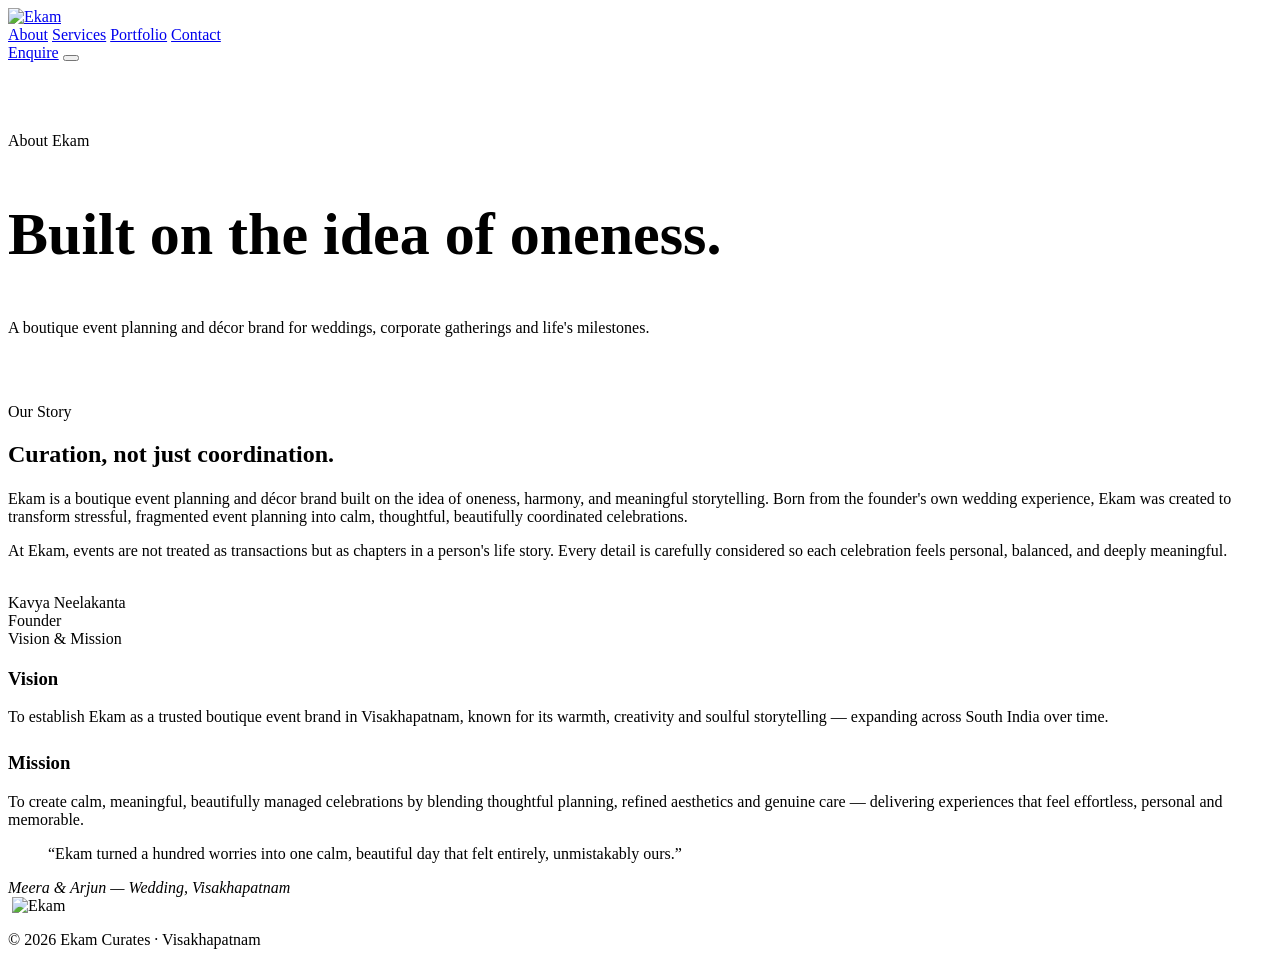
==== about.html @ 67e04a18 "Add files via upload" ====
<!DOCTYPE html>
<html lang="en">
<head>
<meta charset="UTF-8">
<meta name="viewport" content="width=device-width, initial-scale=1.0">
<title>About | Ekam</title>
<meta name="description" content="Ekam is a boutique event planning and décor brand built on the idea of oneness.">
<link rel="icon" href="favicon.ico" sizes="any">
<link rel="icon" href="images/favicon/favicon-32.png" type="image/png" sizes="32x32">
<link rel="icon" href="images/favicon/favicon-16.png" type="image/png" sizes="16x16">
<link rel="apple-touch-icon" href="images/favicon/apple-touch-icon.png">
<link rel="stylesheet" href="css/styles.css">
</head>
<body>

<header class="site-header">
  <div class="wrap">
    <a href="index.html" class="brand"><img src="images/brand/logo-wordmark.png" alt="Ekam"></a>
    <nav class="main-nav">
      <a href="about.html" class="active">About</a>
      <a href="services.html">Services</a>
      <a href="portfolio.html">Portfolio</a>
      <a href="contact.html">Contact</a>
    </nav>
    <a href="contact.html" class="btn ghost">Enquire</a>
    <button class="nav-toggle" id="nav-toggle" aria-label="Toggle menu"><span></span><span></span><span></span></button>
  </div>
</header>
<script src="js/main.js"></script>
<script src="js/settings.js"></script>

<section class="hero page-hero" style="padding:70px 0 50px;">
  <div class="hero-bg"></div>
  <div class="wrap hero-inner">
    <span class="eyebrow">About Ekam</span>
    <h1 style="font-size:clamp(36px,5vw,60px);">Built on the idea of oneness.</h1>
    <p class="lede" style="margin-top:18px;">A boutique event planning and décor brand for weddings, corporate gatherings and life's milestones.</p>
  </div>
</section>

<section>
  <div class="wrap about-grid">
    <div>
      <span class="eyebrow">Our Story</span>
      <h2 style="margin-top:20px;">Curation, not just coordination.</h2>
      <p class="lede" style="margin-top:22px; max-width:none;">Ekam is a boutique event planning and décor brand built on the idea of oneness, harmony, and meaningful storytelling. Born from the founder's own wedding experience, Ekam was created to transform stressful, fragmented event planning into calm, thoughtful, beautifully coordinated celebrations.</p>
      <p class="lede" style="margin-top:16px; max-width:none;">At Ekam, events are not treated as transactions but as chapters in a person's life story. Every detail is carefully considered so each celebration feels personal, balanced, and deeply meaningful.</p>
      <div class="founder-card">
        <img src="images/brand/icon-lotushand.png" alt="">
        <div>
          <div class="name">Kavya Neelakanta</div>
          <div class="role">Founder</div>
        </div>
      </div>
    </div>
    <div>
      <span class="eyebrow">Vision &amp; Mission</span>
      <h3 style="margin-top:20px; color:var(--brown);">Vision</h3>
      <p class="lede" style="margin-top:10px; max-width:none;">To establish Ekam as a trusted boutique event brand in Visakhapatnam, known for its warmth, creativity and soulful storytelling — expanding across South India over time.</p>
      <h3 style="margin-top:26px; color:var(--brown);">Mission</h3>
      <p class="lede" style="margin-top:10px; max-width:none;">To create calm, meaningful, beautifully managed celebrations by blending thoughtful planning, refined aesthetics and genuine care — delivering experiences that feel effortless, personal and memorable.</p>
    </div>
  </div>
</section>

<section class="testimonial">
  <div class="wrap">
    <blockquote>&ldquo;<span data-setting="testimonial_quote">Ekam turned a hundred worries into one calm, beautiful day that felt entirely, unmistakably ours.</span>&rdquo;</blockquote>
    <cite data-setting="testimonial_author">Meera &amp; Arjun — Wedding, Visakhapatnam</cite>
  </div>
</section>

<footer class="site-footer">
  <div class="footer-pattern"></div>
  <div class="footer-inner">
    <img class="bow" src="images/brand/icon-bow.png" alt="">
    <img class="wordmark" src="images/brand/logo-wordmark.png" alt="Ekam">
    <p>&copy; 2026 Ekam Curates · Visakhapatnam</p>
  </div>
</footer>

</body>
</html>
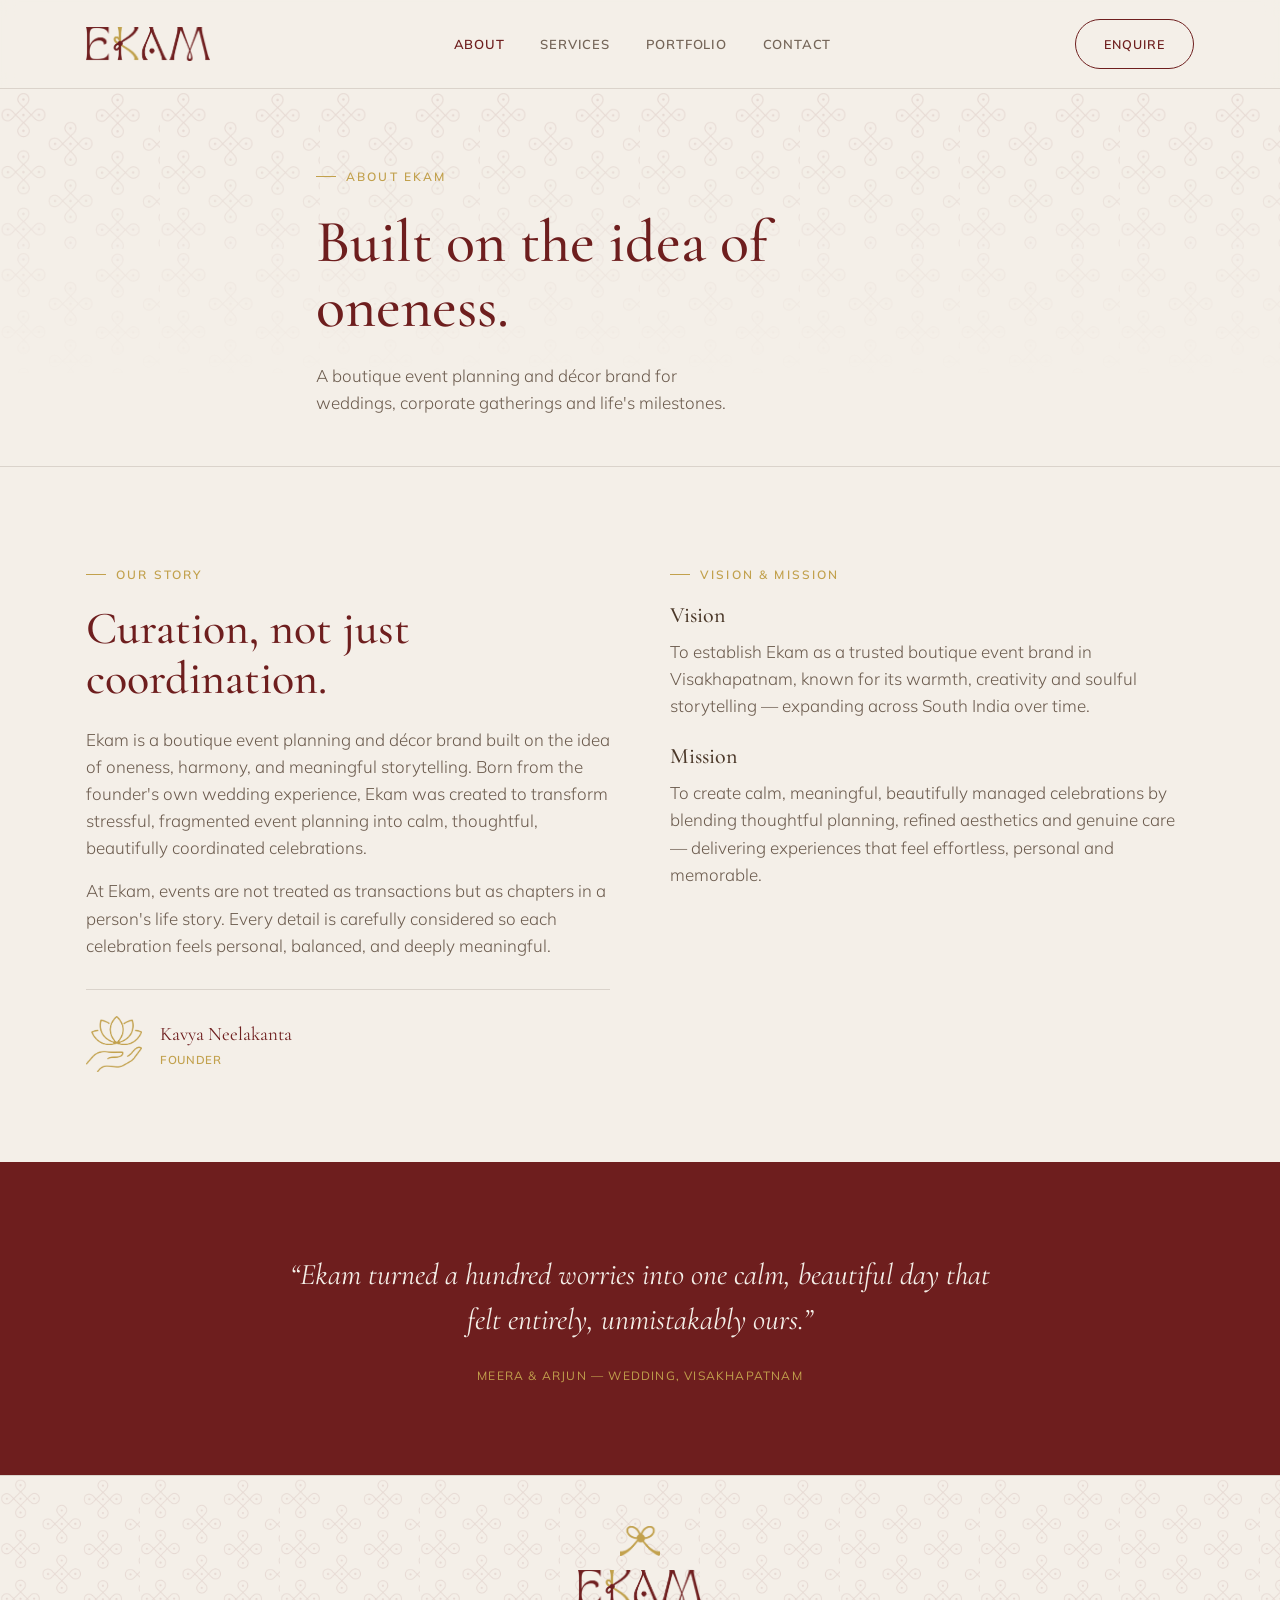
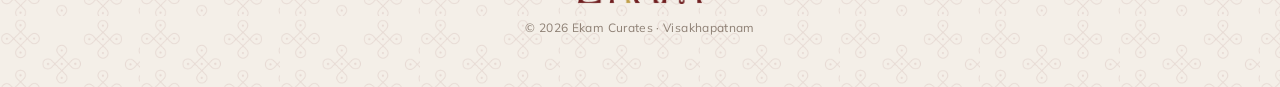
==== commit da67111c: "Add versioning to CSS and JS file links Updated stylesheet and script links to include versioning." ====
--- a/about.html
+++ b/about.html
@@ -9,7 +9,7 @@
 <link rel="icon" href="images/favicon/favicon-32.png" type="image/png" sizes="32x32">
 <link rel="icon" href="images/favicon/favicon-16.png" type="image/png" sizes="16x16">
 <link rel="apple-touch-icon" href="images/favicon/apple-touch-icon.png">
-<link rel="stylesheet" href="css/styles.css">
+<link rel="stylesheet" href="css/styles.css?v=4">
 </head>
 <body>
 
@@ -26,8 +26,10 @@
     <button class="nav-toggle" id="nav-toggle" aria-label="Toggle menu"><span></span><span></span><span></span></button>
   </div>
 </header>
-<script src="js/main.js"></script>
-<script src="js/settings.js"></script>
+<script src="js/main.js?v=4"></script>
+<script src="js/settings.js?v=4"></script>
+
+<main id="page-wrapper" class="page-content-wrapper slide-in-left">
 
 <section class="hero page-hero" style="padding:70px 0 50px;">
   <div class="hero-bg"></div>
@@ -79,5 +81,7 @@
   </div>
 </footer>
 
+</main>
+
 </body>
 </html>
--- a/css/styles.css
+++ b/css/styles.css
@@ -0,0 +1,227 @@
+@import url('https://fonts.googleapis.com/css2?family=Cormorant+Garamond:ital,wght@0,400;0,500;0,600;1,500;1,600&family=Mulish:wght@300;400;500;600&display=swap');
+
+:root{
+  --maroon:#6e1e1e; --gulabi:#d76c6b; --gold:#c2a14d; --sand:#d6c3a3; --ivory:#f4efe8; --brown:#4a3728;
+  --line: rgba(74,55,40,0.15);
+  --font-display:'Cormorant Garamond', serif; /* placeholder for licensed "Begum" */
+  --font-body:'Mulish', sans-serif;
+  --stamp: polygon(98.00% 50.00%, 100.18% 52.82%, 100.88% 55.73%, 99.55% 58.42%, 96.80% 60.68%, 93.95% 62.66%, 92.29% 64.80%, 92.26% 67.50%, 93.25% 70.83%, 93.99% 74.31%, 93.35% 77.24%, 90.99% 79.09%, 87.53% 79.93%, 84.10% 80.48%, 81.68% 81.68%, 80.48% 84.10%, 79.93% 87.53%, 79.09% 90.99%, 77.24% 93.35%, 74.31% 93.99%, 70.83% 93.25%, 67.50% 92.26%, 64.80% 92.29%, 62.66% 93.95%, 60.68% 96.80%, 58.42% 99.55%, 55.73% 100.88%, 52.82% 100.18%, 50.00% 98.00%, 47.44% 95.67%, 44.98% 94.52%, 42.34% 95.09%, 39.32% 96.80%, 36.09% 98.30%, 33.09% 98.33%, 30.77% 96.44%, 29.17% 93.25%, 27.88% 90.03%, 26.16% 87.93%, 23.53% 87.30%, 20.07% 87.53%, 16.51% 87.48%, 13.80% 86.20%, 12.52% 83.49%, 12.47% 79.93%, 12.70% 76.47%, 12.07% 73.84%, 9.97% 72.12%, 6.75% 70.83%, 3.56% 69.23%, 1.67% 66.91%, 1.70% 63.91%, 3.20% 60.68%, 4.91% 57.66%, 5.48% 55.02%, 4.33% 52.56%, 2.00% 50.00%, -0.18% 47.18%, -0.88% 44.27%, 0.45% 41.58%, 3.20% 39.32%, 6.05% 37.34%, 7.71% 35.20%, 7.74% 32.50%, 6.75% 29.17%, 6.01% 25.69%, 6.65% 22.76%, 9.01% 20.91%, 12.47% 20.07%, 15.90% 19.52%, 18.32% 18.32%, 19.52% 15.90%, 20.07% 12.47%, 20.91% 9.01%, 22.76% 6.65%, 25.69% 6.01%, 29.17% 6.75%, 32.50% 7.74%, 35.20% 7.71%, 37.34% 6.05%, 39.32% 3.20%, 41.58% 0.45%, 44.27% -0.88%, 47.18% -0.18%, 50.00% 2.00%, 52.56% 4.33%, 55.02% 5.48%, 57.66% 4.91%, 60.68% 3.20%, 63.91% 1.70%, 66.91% 1.67%, 69.23% 3.56%, 70.83% 6.75%, 72.12% 9.97%, 73.84% 12.07%, 76.47% 12.70%, 79.93% 12.47%, 83.49% 12.52%, 86.20% 13.80%, 87.48% 16.51%, 87.53% 20.07%, 87.30% 23.53%, 87.93% 26.16%, 90.03% 27.88%, 93.25% 29.17%, 96.44% 30.77%, 98.33% 33.09%, 98.30% 36.09%, 96.80% 39.32%, 95.09% 42.34%, 94.52% 44.98%, 95.67% 47.44%);
+}
+*,*::before,*::after{ box-sizing:border-box; }
+html {
+  scroll-behavior: smooth;
+  overflow-x: hidden;
+}
+
+body {
+  margin: 0;
+  background: var(--ivory);
+  color: var(--brown);
+  font-family: var(--font-body);
+  line-height: 1.6;
+  -webkit-font-smoothing: antialiased;
+  overflow-x: hidden;
+}
+
+/* Page Transition Wrapper & Animations */
+.page-content-wrapper {
+  opacity: 1;
+  transform: translateX(0);
+  will-change: opacity, transform;
+}
+
+.page-content-wrapper.slide-out-right {
+  opacity: 0 !important;
+  transform: translateX(60px) !important;
+  transition: opacity 0.18s ease-in, transform 0.18s ease-in !important;
+}
+
+.page-content-wrapper.slide-in-left {
+  animation: pageSlideInLeft 0.38s cubic-bezier(0.16, 1, 0.3, 1) forwards !important;
+}
+
+@keyframes pageSlideInLeft {
+  0% {
+    opacity: 0;
+    transform: translateX(-70px);
+  }
+  100% {
+    opacity: 1;
+    transform: translateX(0);
+  }
+}
+
+@media (prefers-reduced-motion: reduce) {
+  .page-content-wrapper,
+  .page-content-wrapper.slide-in-left,
+  .page-content-wrapper.slide-out-right {
+    animation: none !important;
+    transition: none !important;
+    transform: none !important;
+    opacity: 1 !important;
+  }
+}
+img{ max-width:100%; display:block; }
+a{ color:inherit; text-decoration:none; }
+.wrap{ max-width:1180px; margin:0 auto; padding:0 36px; }
+h1,h2,h3{ font-family:var(--font-display); font-weight:500; margin:0; color:var(--maroon); line-height:1.08; }
+h1{ font-size:clamp(42px,6vw,80px); }
+h2{ font-size:clamp(30px,3.6vw,46px); }
+h3{ font-size:22px; }
+em{ font-style:italic; color:var(--gold); }
+p{ margin:0; }
+.lede{ font-size:17px; color:var(--brown); opacity:.8; max-width:44ch; font-weight:300; }
+.eyebrow{ font-weight:600; font-size:12px; letter-spacing:.18em; text-transform:uppercase; color:var(--gold); display:inline-flex; align-items:center; gap:10px; }
+.eyebrow::before{ content:''; width:20px; height:1px; background:var(--gold); }
+.stamp{ clip-path: var(--stamp); }
+
+/* header */
+.site-header{ position:sticky; top:0; z-index:50; background:rgba(244,239,232,.92); backdrop-filter:blur(8px); border-bottom:1px solid var(--line); }
+@media (max-width:860px){
+  /* backdrop-filter on an ancestor creates a new containing block for
+     position:fixed descendants, which breaks the full-screen mobile nav
+     overlay below — drop the filter on small screens */
+  .site-header{ backdrop-filter:none; background:var(--ivory); }
+}
+.site-header .wrap{ display:flex; align-items:center; justify-content:space-between; height:88px; }
+.brand img{ height:34px; width:auto; display:block; }
+.main-nav{ display:flex; gap:36px; }
+.main-nav a{ font-size:13px; letter-spacing:.06em; text-transform:uppercase; color:var(--brown); opacity:.75; font-weight:600; }
+.main-nav a:hover, .main-nav a.active{ opacity:1; color:var(--maroon); }
+.nav-toggle{ display:none; background:none; border:none; flex-direction:column; gap:5px; padding:8px; cursor:pointer; }
+.nav-toggle span{ width:22px; height:2px; background:var(--maroon); display:block; border-radius:2px; }
+@media (max-width:860px){
+  .site-header .wrap{ height:68px; }
+  .brand img{ height:28px; }
+  .main-nav{
+    position:fixed; inset:68px 0 0 0; background:var(--ivory);
+    flex-direction:column; align-items:flex-start; justify-content:flex-start;
+    padding:34px 32px; gap:26px; z-index:90;
+    transform:translateY(-8px); opacity:0; pointer-events:none;
+    transition:opacity .25s ease, transform .25s ease;
+  }
+  .main-nav.open{ opacity:1; transform:translateY(0); pointer-events:auto; }
+  .main-nav a{ font-size:16px; }
+  .nav-toggle{ display:flex; }
+}
+.btn{ display:inline-flex; align-items:center; gap:8px; padding:14px 28px; background:var(--maroon); color:var(--ivory); border-radius:999px; font-size:12.5px; letter-spacing:.08em; text-transform:uppercase; font-weight:600; transition:background .3s ease; border:none; cursor:pointer; }
+.btn:hover{ background:var(--brown); }
+.btn.ghost{ background:transparent; border:1px solid var(--maroon); color:var(--maroon); }
+.btn.ghost:hover{ background:var(--maroon); color:var(--ivory); }
+
+/* hero */
+.hero{ position:relative; padding:100px 0 90px; overflow:hidden; border-bottom:1px solid var(--line); }
+.hero-bg{ position:absolute; inset:0; opacity:.16; background-image:url('../images/brand/pattern-tile.png'); background-size:160px 160px; -webkit-mask-image:linear-gradient(180deg, rgba(0,0,0,0.9), transparent 78%); mask-image:linear-gradient(180deg, rgba(0,0,0,0.9), transparent 78%); }
+.page-hero .hero-bg{ opacity:.12; }
+.hero-inner{ position:relative; z-index:2; max-width:720px; }
+.hero .eyebrow{ margin-bottom:24px; }
+.hero h1{ margin-bottom:22px; }
+.hero-foot{ margin-top:40px; display:flex; gap:20px; flex-wrap:wrap; }
+.divider-icon{ display:flex; justify-content:center; padding:34px 0 0; }
+.divider-icon img{ height:34px; width:auto; opacity:.85; }
+
+/* sections */
+section{ padding:90px 0; }
+.section-head{ display:flex; justify-content:space-between; align-items:flex-end; gap:30px; margin-bottom:54px; border-bottom:1px solid var(--line); padding-bottom:30px; flex-wrap:wrap; }
+.section-head .lede{ margin-top:12px; }
+
+.grid-3{ display:grid; grid-template-columns:repeat(3,1fr); gap:1px; background:var(--line); border:1px solid var(--line); }
+.grid-3 > div{ background:var(--ivory); padding:38px 32px; }
+.grid-3 h3{ margin:16px 0 12px; }
+.grid-3 p{ font-size:14.5px; opacity:.8; }
+.grid-3 .num{ font-family:var(--font-display); font-size:15px; color:var(--gold); font-weight:600; }
+@media (max-width:860px){ .grid-3{ grid-template-columns:1fr; } }
+
+.chip-row{ display:flex; flex-wrap:wrap; gap:12px; margin-top:34px; }
+.chip{ font-size:12.5px; letter-spacing:.04em; padding:9px 18px; border:1px solid var(--sand); border-radius:999px; color:var(--brown); background:#fff; opacity:.85; }
+
+.stamps-row{ display:grid; grid-template-columns:repeat(5,1fr); gap:24px; }
+@media (max-width:900px){ .stamps-row{ grid-template-columns:repeat(2,1fr); } }
+.stamp-item{ text-align:center; }
+.stamp-item .stamp{ width:100px; height:100px; margin:0 auto 16px; background:var(--maroon); display:flex; align-items:center; justify-content:center; }
+.stamp-item:nth-child(2n) .stamp{ background:var(--gold); }
+.stamp-item svg{ width:38px; height:38px; stroke:var(--ivory); fill:none; stroke-width:1.4; }
+.stamp-item .label{ font-size:12px; letter-spacing:.05em; text-transform:uppercase; font-weight:600; color:var(--brown); }
+
+/* portfolio */
+.filters{ display:flex; gap:10px; flex-wrap:wrap; margin-bottom:44px; }
+.filter-btn{ font-size:12px; letter-spacing:.06em; text-transform:uppercase; padding:9px 18px; border:1px solid var(--line); border-radius:999px; background:transparent; color:var(--brown); opacity:.75; font-weight:600; }
+.filter-btn:hover{ border-color:var(--gold); opacity:1; }
+.filter-btn.active{ background:var(--maroon); border-color:var(--maroon); color:var(--ivory); opacity:1; }
+.catalog{ display:grid; grid-template-columns:repeat(4,1fr); gap:26px; }
+@media (max-width:980px){ .catalog{ grid-template-columns:repeat(2,1fr); } }
+@media (max-width:560px){ .catalog{ grid-template-columns:1fr; } }
+.plate{ text-align:center; }
+.plate.hide{ display:none; }
+.plate .art{ aspect-ratio:1/1.15; position:relative; overflow:hidden; clip-path: var(--stamp); background-size:cover; background-position:center; display:flex; align-items:flex-end; justify-content:center; text-align:center; padding:20px 16% 17%; }
+.plate .art::after{ content:''; position:absolute; inset:0; background:linear-gradient(180deg, transparent 45%, rgba(0,0,0,.45)); }
+.plate .tag{ position:relative; z-index:2; color:#fff; font-size:11px; letter-spacing:.08em; text-transform:uppercase; font-weight:600; }
+
+/* plain rectangle variant — toggled via admin Settings */
+.catalog-plain .plate .art{ clip-path:none; border-radius:14px; justify-content:flex-start; text-align:left; padding:16px 20px; }
+.catalog-plain .plate .count{ left:auto; right:16px; transform:none; top:14px; }
+.plate .title{ margin-top:16px; font-family:var(--font-display); font-size:19px; color:var(--brown); }
+.plate .meta{ font-size:11px; letter-spacing:.05em; text-transform:uppercase; color:var(--gold); margin-top:4px; font-weight:600; }
+
+/* about */
+.about-grid{ display:grid; grid-template-columns:1fr 1fr; gap:60px; align-items:start; }
+@media (max-width:860px){ .about-grid{ grid-template-columns:1fr; } }
+.founder-card{ display:flex; align-items:center; gap:18px; margin-top:30px; padding-top:26px; border-top:1px solid var(--line); }
+.founder-card img{ width:56px; height:56px; }
+.founder-card .name{ font-family:var(--font-display); font-size:19px; color:var(--maroon); }
+.founder-card .role{ font-size:11.5px; letter-spacing:.06em; text-transform:uppercase; color:var(--gold); font-weight:600; margin-top:2px; }
+
+/* testimonial */
+.testimonial{ text-align:center; background:var(--maroon); color:var(--ivory); }
+.testimonial blockquote{ margin:0 auto; max-width:720px; font-family:var(--font-display); font-style:italic; font-size:clamp(22px,2.6vw,30px); line-height:1.5; }
+.testimonial cite{ display:block; margin-top:24px; font-style:normal; font-size:12px; letter-spacing:.1em; text-transform:uppercase; color:var(--gold); }
+
+/* contact */
+.contact-grid{ display:grid; grid-template-columns:1.2fr 1fr; gap:60px; }
+@media (max-width:860px){ .contact-grid{ grid-template-columns:1fr; } }
+.info-list .item{ padding:18px 0; border-top:1px solid var(--line); }
+.info-list .item:last-child{ border-bottom:1px solid var(--line); }
+.info-list .label{ font-size:11px; text-transform:uppercase; letter-spacing:.08em; color:var(--gold); font-weight:600; margin-bottom:6px; }
+.info-list .value{ font-family:var(--font-display); font-size:19px; color:var(--maroon); }
+.field{ margin-bottom:22px; }
+.field label{ display:block; font-size:11.5px; letter-spacing:.06em; text-transform:uppercase; color:var(--brown); opacity:.7; margin-bottom:8px; font-weight:600; }
+.field input, .field textarea, .field select{ width:100%; border:none; border-bottom:1px solid var(--sand); background:transparent; padding:10px 2px; font-family:var(--font-body); font-size:15px; color:var(--brown); outline:none; }
+.field input:focus, .field textarea:focus{ border-color:var(--gold); }
+
+/* footer */
+.site-footer{ position:relative; overflow:hidden; padding:50px 0; border-top:1px solid var(--line); text-align:center; }
+.footer-pattern{ position:absolute; inset:0; opacity:.10; background-image:url('../images/brand/pattern-tile.png'); background-size:140px 140px; }
+.footer-inner{ position:relative; z-index:2; }
+.footer-inner img.bow{ height:30px; width:auto; margin:0 auto 14px; }
+.footer-inner img.wordmark{ height:34px; margin:0 auto; }
+.footer-inner p{ font-size:12px; opacity:.6; margin-top:14px; letter-spacing:.03em; }
+
+.note-box{ background:#fff; border:1px dashed var(--sand); padding:18px 22px; border-radius:8px; font-size:13.5px; color:var(--brown); opacity:.85; margin-top:20px; }
+
+/* ===== gallery count badge ===== */
+.plate{ position:relative; }
+.plate .count{ position:absolute; top:16px; left:50%; transform:translateX(-50%); z-index:3; background:rgba(0,0,0,.55); color:#fff; font-size:10.5px; padding:3px 10px; border-radius:20px; font-weight:600; white-space:nowrap; }
+
+/* ===== lightbox ===== */
+#lightbox{ display:none; position:fixed; inset:0; background:rgba(30,20,15,.96); z-index:200; flex-direction:column; }
+#lightbox.open{ display:flex; }
+.lb-top{ display:flex; justify-content:space-between; align-items:center; padding:20px 28px; color:var(--ivory); }
+.lb-top .lb-title{ font-family:var(--font-display); font-size:20px; }
+.lb-top .lb-title span{ color:var(--gold); font-family:var(--font-body); font-size:12px; text-transform:uppercase; letter-spacing:.06em; display:block; margin-top:2px; }
+.lb-close{ background:none; border:1px solid rgba(244,239,232,.4); color:var(--ivory); width:36px; height:36px; border-radius:50%; cursor:pointer; font-size:16px; }
+.lb-close:hover{ background:rgba(244,239,232,.15); }
+.lb-main{ flex:1; display:flex; align-items:center; justify-content:center; position:relative; padding:0 70px; min-height:0; }
+.lb-main img{ max-height:100%; max-width:100%; object-fit:contain; border-radius:2px; box-shadow:0 20px 60px rgba(0,0,0,.5); }
+.lb-arrow{ position:absolute; top:50%; transform:translateY(-50%); background:rgba(244,239,232,.12); border:1px solid rgba(244,239,232,.3); color:var(--ivory); width:46px; height:46px; border-radius:50%; cursor:pointer; font-size:18px; }
+.lb-arrow:hover{ background:rgba(244,239,232,.25); }
+.lb-arrow.prev{ left:16px; } .lb-arrow.next{ right:16px; }
+.lb-strip-wrap{ padding:18px 28px 26px; }
+.lb-counter{ color:var(--gold); font-size:12px; text-align:center; margin-bottom:12px; letter-spacing:.05em; }
+.lb-strip{ display:flex; gap:10px; overflow-x:auto; padding-bottom:6px; justify-content:center; }
+.lb-strip::-webkit-scrollbar{ height:6px; }
+.lb-strip::-webkit-scrollbar-track{ background:rgba(244,239,232,.08); border-radius:4px; }
+.lb-strip::-webkit-scrollbar-thumb{ background:var(--gold); border-radius:4px; }
+.lb-thumb{ flex:0 0 auto; width:84px; height:84px; border-radius:4px; overflow:hidden; cursor:pointer; opacity:.5; border:2px solid transparent; transition:opacity .2s ease, border-color .2s ease; }
+.lb-thumb img{ width:100%; height:100%; object-fit:cover; display:block; }
+.lb-thumb.active{ opacity:1; border-color:var(--gold); }
+.lb-thumb:hover{ opacity:.85; }
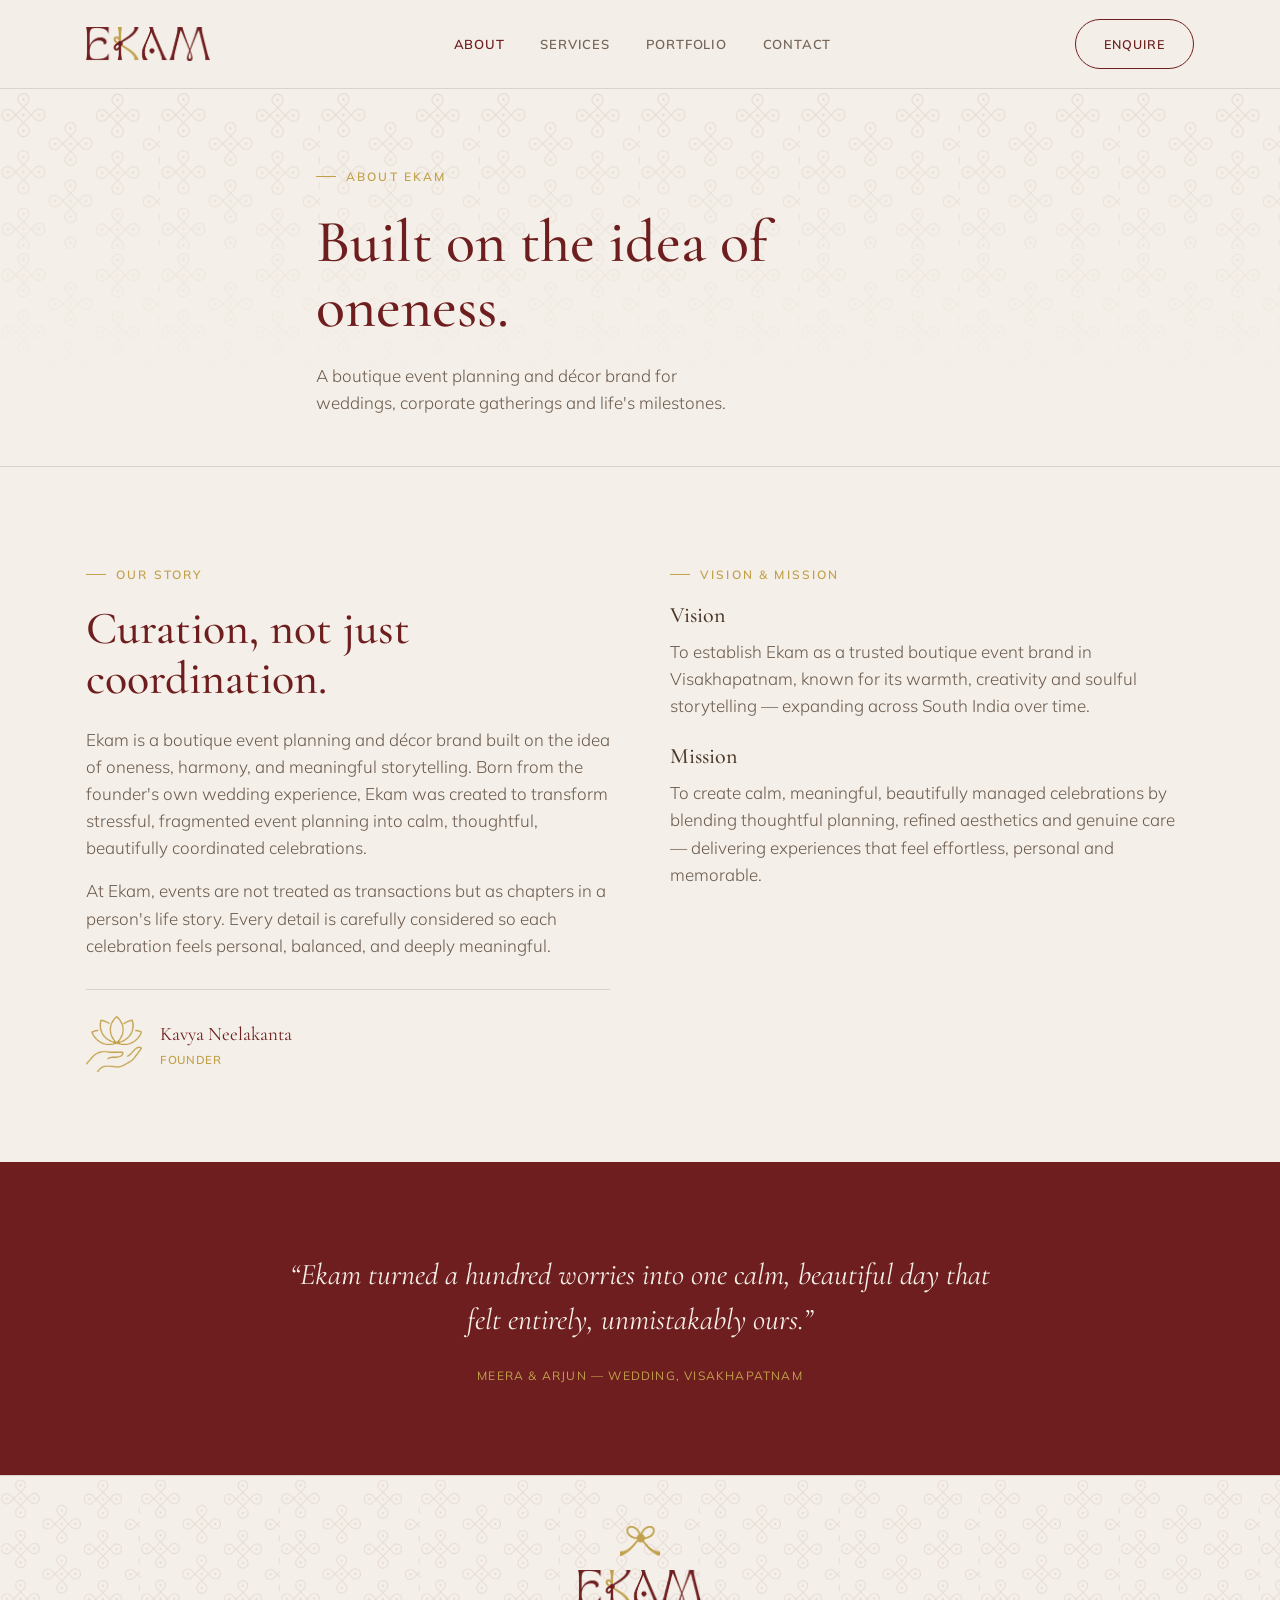
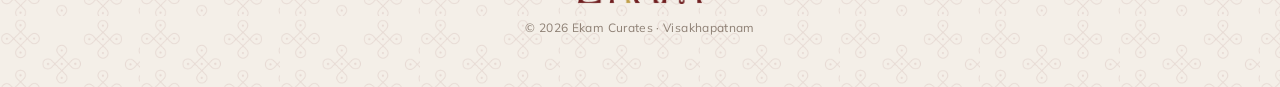
==== commit 3115e131: "Update stylesheet and script version numbers" ====
--- a/about.html
+++ b/about.html
@@ -9,7 +9,7 @@
 <link rel="icon" href="images/favicon/favicon-32.png" type="image/png" sizes="32x32">
 <link rel="icon" href="images/favicon/favicon-16.png" type="image/png" sizes="16x16">
 <link rel="apple-touch-icon" href="images/favicon/apple-touch-icon.png">
-<link rel="stylesheet" href="css/styles.css?v=4">
+<link rel="stylesheet" href="css/styles.css?v=7">
 </head>
 <body>
 
@@ -26,8 +26,8 @@
     <button class="nav-toggle" id="nav-toggle" aria-label="Toggle menu"><span></span><span></span><span></span></button>
   </div>
 </header>
-<script src="js/main.js?v=4"></script>
-<script src="js/settings.js?v=4"></script>
+<script src="js/main.js?v=7"></script>
+<script src="js/settings.js?v=7"></script>
 
 <main id="page-wrapper" class="page-content-wrapper slide-in-left">
 
--- a/css/styles.css
+++ b/css/styles.css
@@ -10,7 +10,7 @@
 *,*::before,*::after{ box-sizing:border-box; }
 html {
   scroll-behavior: smooth;
-  overflow-x: hidden;
+  overflow-x: clip;
 }
 
 body {
@@ -20,7 +20,6 @@
   font-family: var(--font-body);
   line-height: 1.6;
   -webkit-font-smoothing: antialiased;
-  overflow-x: hidden;
 }
 
 /* Page Transition Wrapper & Animations */
@@ -28,6 +27,7 @@
   opacity: 1;
   transform: translateX(0);
   will-change: opacity, transform;
+  overflow-x: clip;
 }
 
 .page-content-wrapper.slide-out-right {
@@ -76,7 +76,15 @@
 .stamp{ clip-path: var(--stamp); }
 
 /* header */
-.site-header{ position:sticky; top:0; z-index:50; background:rgba(244,239,232,.92); backdrop-filter:blur(8px); border-bottom:1px solid var(--line); }
+.site-header {
+  position: sticky;
+  top: 0;
+  z-index: 100;
+  background: rgba(244, 239, 232, 0.94);
+  backdrop-filter: blur(10px);
+  -webkit-backdrop-filter: blur(10px);
+  border-bottom: 1px solid var(--line);
+}
 @media (max-width:860px){
   /* backdrop-filter on an ancestor creates a new containing block for
      position:fixed descendants, which breaks the full-screen mobile nav
@@ -177,16 +185,116 @@
 .testimonial cite{ display:block; margin-top:24px; font-style:normal; font-size:12px; letter-spacing:.1em; text-transform:uppercase; color:var(--gold); }
 
 /* contact */
-.contact-grid{ display:grid; grid-template-columns:1.2fr 1fr; gap:60px; }
-@media (max-width:860px){ .contact-grid{ grid-template-columns:1fr; } }
-.info-list .item{ padding:18px 0; border-top:1px solid var(--line); }
-.info-list .item:last-child{ border-bottom:1px solid var(--line); }
-.info-list .label{ font-size:11px; text-transform:uppercase; letter-spacing:.08em; color:var(--gold); font-weight:600; margin-bottom:6px; }
-.info-list .value{ font-family:var(--font-display); font-size:19px; color:var(--maroon); }
-.field{ margin-bottom:22px; }
-.field label{ display:block; font-size:11.5px; letter-spacing:.06em; text-transform:uppercase; color:var(--brown); opacity:.7; margin-bottom:8px; font-weight:600; }
-.field input, .field textarea, .field select{ width:100%; border:none; border-bottom:1px solid var(--sand); background:transparent; padding:10px 2px; font-family:var(--font-body); font-size:15px; color:var(--brown); outline:none; }
-.field input:focus, .field textarea:focus{ border-color:var(--gold); }
+.contact-columns {
+  display: grid;
+  grid-template-columns: 1fr 1fr;
+  gap: 60px;
+  align-items: start;
+}
+@media (max-width: 860px) {
+  .contact-columns {
+    grid-template-columns: 1fr;
+    gap: 40px;
+  }
+}
+.contact-card {
+  background: #ffffff;
+  border: 2px solid var(--gold);
+  border-radius: 24px;
+  padding: 40px 36px;
+  box-shadow: 0 6px 18px rgba(0, 0, 0, 0.05);
+}
+.contact-card h2 {
+  font-size: 28px;
+  margin-bottom: 36px;
+  border-bottom: none;
+}
+.contact-card .info-list { margin-top: 0; }
+.contact-card form .field:first-child { margin-top: 0; }
+.contact-card .info-list .item:first-child { margin-top: 0; }
+.contact-card .field {
+  margin-bottom: 26px;
+}
+.contact-card .field input,
+.contact-card .field select,
+.contact-card .field textarea {
+  width: 100%;
+  border: none;
+  border-bottom: 1px solid var(--sand);
+  background: transparent;
+  padding: 10px 2px;
+  font-family: inherit;
+  font-size: 15px;
+  color: var(--maroon);
+  outline: none;
+}
+.contact-card .field input:focus,
+.contact-card .field textarea:focus {
+  border-color: var(--gold);
+}
+.contact-card .field label {
+  display: block;
+  font-size: 12px;
+  letter-spacing: 0.08em;
+  text-transform: uppercase;
+  color: var(--gold);
+  font-weight: 600;
+  margin-bottom: 8px;
+}
+.contact-card textarea {
+  resize: none;
+}
+.contact-card .info-list .item {
+  margin-bottom: 20px;
+  border-bottom: none;
+  border-top: none;
+  padding: 0;
+}
+.contact-card .info-list .item .value {
+  display: block;
+  margin-top: 6px;
+  font-size: 18px;
+  font-family: var(--font-display);
+  color: var(--maroon);
+}
+.contact-card .event-type,
+.contact-card .checkbox-group {
+  display: grid;
+  grid-template-columns: 1fr 1fr;
+  gap: 12px 20px;
+  margin-top: 10px;
+}
+@media (max-width: 560px) {
+  .contact-card .event-type,
+  .contact-card .checkbox-group {
+    grid-template-columns: 1fr;
+  }
+}
+.contact-card .event-type label,
+.contact-card .checkbox-group label {
+  display: inline-flex;
+  align-items: center;
+  gap: 10px;
+  font-size: 13.5px;
+  font-weight: 500;
+  color: var(--brown);
+  text-transform: none;
+  letter-spacing: normal;
+  cursor: pointer;
+  margin-bottom: 0 !important;
+  user-select: none;
+  line-height: 1.2;
+}
+.contact-card .event-type input[type="checkbox"],
+.contact-card .checkbox-group input[type="checkbox"] {
+  width: 17px;
+  height: 17px;
+  min-width: 17px;
+  margin: 0;
+  accent-color: var(--maroon);
+  cursor: pointer;
+  flex-shrink: 0;
+}
 
 /* footer */
 .site-footer{ position:relative; overflow:hidden; padding:50px 0; border-top:1px solid var(--line); text-align:center; }
